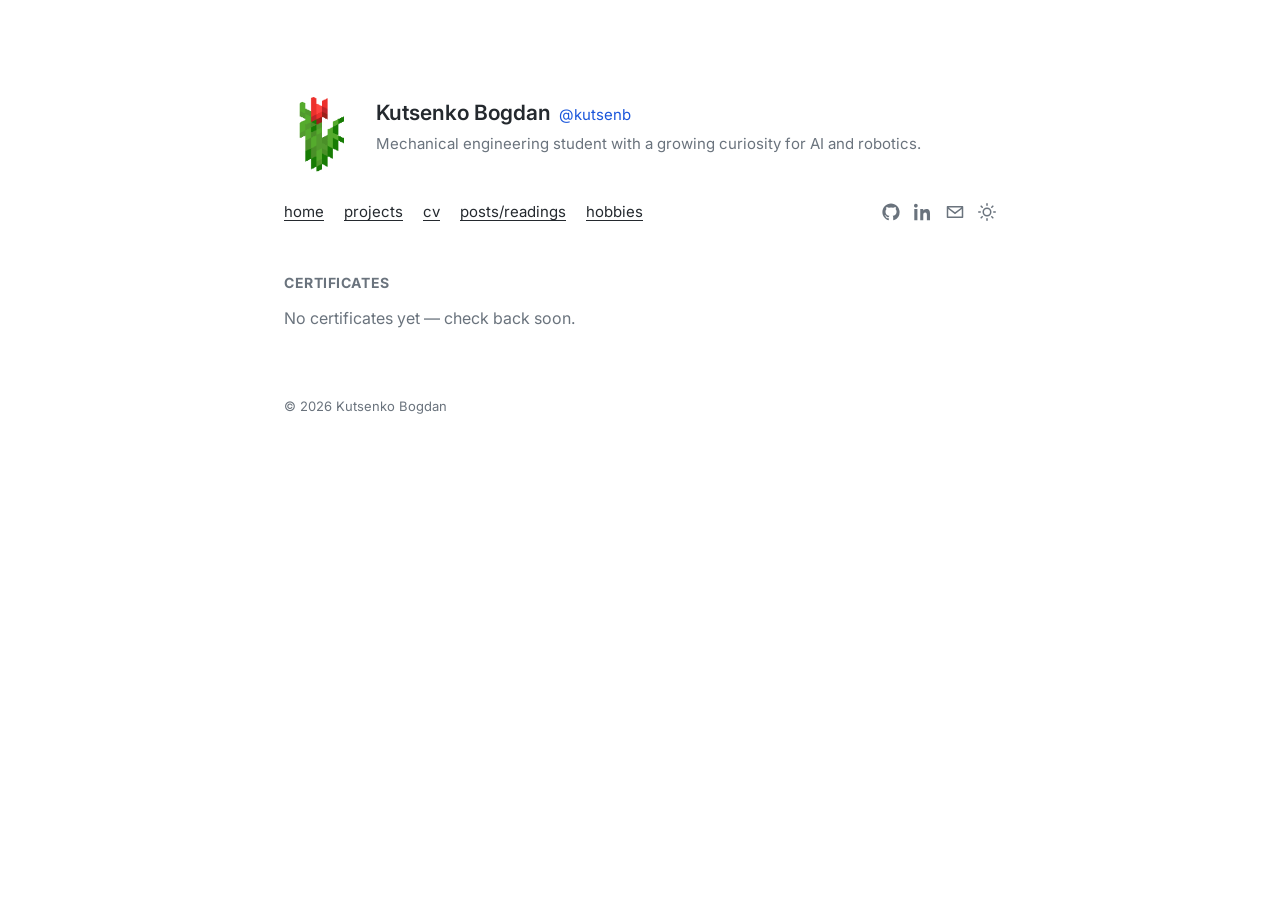
==== certificates.html @ e3112276 "Updated skills skills" ====
<!DOCTYPE html>
<html lang="en">
<head>
  <meta charset="UTF-8" />
  <meta name="viewport" content="width=device-width, initial-scale=1.0" />
  <title>Certificates - Bogdan Kutsenko</title>
  <meta name="description" content="Certificates earned by Bogdan Kutsenko." />
  <link rel="icon" type="image/png" href="favicon.png" />
  <link rel="preconnect" href="https://fonts.googleapis.com" />
  <link rel="preconnect" href="https://fonts.gstatic.com" crossorigin />
  <link href="https://fonts.googleapis.com/css2?family=Inter:wght@400;500;600;700&display=swap" rel="stylesheet" />
  <link rel="stylesheet" href="style.css" />
  <!-- Applying the saved theme before paint avoids a flash of the wrong theme -->
  <script>
    (function () {
      var t = localStorage.getItem("theme");
      if (t === "light" || (!t && window.matchMedia("(prefers-color-scheme: light)").matches)) {
        document.documentElement.setAttribute("data-theme", "light");
      }
    })();
  </script>
</head>
<body>
  <div class="page">

    <!-- ================= Header: avatar, name, tagline, nav, icons ================= -->
    <header>
      <div class="profile">
        <div class="avatar" aria-hidden="true">
          <img src="images/avatar.png" alt="Bogdan Kutsenko" class="avatar-img" />
        </div>
        <div class="profile-text">
          <div class="name-row">
            <span class="name">Kutsenko Bogdan</span>
            <span class="handle">@kutsenb</span>
          </div>
          <p class="tagline">Mechanical engineering student with a growing curiosity for AI and robotics.</p>
        </div>
      </div>

      <nav class="nav-row">
        <div class="nav-links">
          <a href="index.html">home</a>
          <a href="projects.html">projects</a>
          <a href="resume.pdf" target="_blank" rel="noopener">cv</a>
          <a href="posts.html">posts/readings</a>
          <a href="hobbies.html">hobbies</a>
        </div>

        <div class="icon-links">
          <a href="https://github.com/kutsenb" target="_blank" rel="noopener" aria-label="GitHub">
            <svg class="icon-fill" viewBox="0 0 24 24"><path d="M12 .5C5.73.5.5 5.73.5 12c0 5.08 3.29 9.39 7.86 10.91.58.11.79-.25.79-.56 0-.28-.01-1.02-.02-2-3.2.7-3.88-1.54-3.88-1.54-.53-1.34-1.29-1.7-1.29-1.7-1.05-.72.08-.71.08-.71 1.17.08 1.78 1.2 1.78 1.2 1.03 1.77 2.7 1.26 3.36.96.1-.75.4-1.26.73-1.55-2.55-.29-5.23-1.28-5.23-5.68 0-1.25.45-2.28 1.19-3.08-.12-.29-.52-1.46.11-3.05 0 0 .97-.31 3.18 1.18a11 11 0 0 1 5.79 0c2.2-1.49 3.17-1.18 3.17-1.18.63 1.59.23 2.76.11 3.05.74.8 1.19 1.83 1.19 3.08 0 4.41-2.69 5.38-5.25 5.67.41.36.78 1.08.78 2.17 0 1.57-.01 2.83-.01 3.22 0 .31.21.68.8.56A11.5 11.5 0 0 0 23.5 12C23.5 5.73 18.27.5 12 .5Z"/></svg>
          </a>
          <a href="https://www.linkedin.com/in/bogdankutsenko/" target="_blank" rel="noopener" aria-label="LinkedIn">
            <svg class="icon-fill" viewBox="0 0 24 24"><path d="M4.98 3.5C4.98 4.88 3.87 6 2.5 6S0 4.88 0 3.5 1.11 1 2.48 1 4.98 2.12 4.98 3.5ZM.4 8.13h4.16V23H.4V8.13ZM8.34 8.13h3.99v2.03h.06c.56-1.05 1.92-2.16 3.95-2.16 4.22 0 5 2.78 5 6.39V23h-4.16v-6.73c0-1.6-.03-3.66-2.23-3.66-2.24 0-2.58 1.75-2.58 3.55V23H8.34V8.13Z"/></svg>
          </a>
          <a href="mailto:kutsenb159@gmail.com" aria-label="Email">
            <svg class="icon-fill" viewBox="0 0 24 24"><path d="M2 4h20a1 1 0 0 1 1 1v14a1 1 0 0 1-1 1H2a1 1 0 0 1-1-1V5a1 1 0 0 1 1-1Zm1.4 2 8.6 6.45L20.6 6H3.4ZM3 8.09V18h18V8.09l-9 6.75-9-6.75Z"/></svg>
          </a>
          <button id="theme-toggle" type="button" aria-label="Toggle light and dark theme">
            <svg class="icon-stroke icon-sun" viewBox="0 0 24 24"><circle cx="12" cy="12" r="5"/><path d="M12 1v2M12 21v2M4.22 4.22l1.42 1.42M18.36 18.36l1.42 1.42M1 12h2M21 12h2M4.22 19.78l1.42-1.42M18.36 5.64l1.42-1.42"/></svg>
            <svg class="icon-stroke icon-moon" viewBox="0 0 24 24"><path d="M21 12.79A9 9 0 1 1 11.21 3 7 7 0 0 0 21 12.79Z"/></svg>
          </button>
        </div>
      </nav>
    </header>

    <!-- ================= Main content: certificates =================
         Duplicate an .entry-block for each certificate: a title, the
         date earned, and the issuing organization as the meta line. -->
    <main class="content">
      <h2 class="section-heading">Certificates</h2>

      <!--
      <div class="entry-block">
        <h2>Certificate name</h2>
        <span class="entry-date">Month YYYY</span>
        <p class="entry-meta">Issuing organization</p>
      </div>
      -->

      <p class="empty-state">No certificates yet &mdash; check back soon.</p>
    </main>

    <!-- ================= Footer ================= -->
    <footer class="site-footer">
      <p>&copy; 2026 Kutsenko Bogdan</p>
    </footer>

  </div>

  <script src="script.js"></script>
</body>
</html>
---- style.css ----
/* =====================================================================
   Portfolio stylesheet
   Single stylesheet shared by index.html, projects.html, posts.html and
   experiences.html (cv/email are plain links, no page of their own).
   Organized top-to-bottom in the order sections appear on the page:
   variables/theme -> reset -> layout -> header -> nav/icons -> content
   -> entry list/blocks (projects, posts, experiences) -> footer ->
   responsive tweaks.
   ===================================================================== */

/* ---------------------------------------------------------------------
   Theme variables
   Dark theme is the default (matches the reference design). Toggling
   [data-theme="light"] on <html> (done by script.js) swaps the palette.
   Keeping every color as a variable means the rest of the file never
   needs to know which theme is active.
   --------------------------------------------------------------------- */
:root {
  --bg: #181a1b;
  --text: #d7d9db;
  --text-muted: #9a9ea3;
  --link: #6ea8fe;
  --link-visited: #a48cf2;
  --border: #2c2f31;
  --max-width: 760px;
}

:root[data-theme="light"] {
  --bg: #ffffff;
  --text: #24292e;
  --text-muted: #6a737d;
  --link: #1a56db;
  --link-visited: #6f42c1;
  --border: #e1e4e8;
}

/* ---------------------------------------------------------------------
   Reset & base
   --------------------------------------------------------------------- */
* {
  box-sizing: border-box;
}

html {
  color-scheme: dark;
}

html[data-theme="light"] {
  color-scheme: light;
}

body {
  margin: 0;
  background: var(--bg);
  color: var(--text);
  font-family: "Inter", -apple-system, BlinkMacSystemFont, "Segoe UI",
    Roboto, Helvetica, Arial, sans-serif;
  font-size: 16px;
  line-height: 1.6;
  transition: background-color 0.15s ease, color 0.15s ease;
}

a {
  color: var(--link);
  text-decoration: underline;
  text-underline-offset: 2px;
}

a:visited {
  color: var(--link-visited);
}

a:hover {
  opacity: 0.85;
}

/* ---------------------------------------------------------------------
   Page layout
   Narrow centered column, generous top spacing, comfortable side
   padding so content never touches the viewport edge on small screens.
   --------------------------------------------------------------------- */
.page {
  max-width: var(--max-width);
  margin: 0 auto;
  padding: 96px 24px 64px;
}

/* ---------------------------------------------------------------------
   Header: avatar, name/handle, tagline, nav row, social icons
   --------------------------------------------------------------------- */
.profile {
  display: flex;
  align-items: flex-start;
  gap: 16px;
}

.avatar {
  width: 76px;
  height: 76px;
  border-radius: 50%;
  flex-shrink: 0;
  display: flex;
  align-items: center;
  justify-content: center;
  overflow: hidden;
}

.avatar img {
  width: 100%;
  height: 100%;
  object-fit: cover;
}

/* Gentle wind sway on the profile picture, like Minecraft foliage: a
   slow, small rotation back and forth around a point near the base so
   it never looks perfectly still. */
.avatar-img {
  transform-origin: 50% 85%;
  animation: avatar-sway 3.2s ease-in-out infinite alternate;
}

@keyframes avatar-sway {
  from {
    transform: rotate(-2deg);
  }
  to {
    transform: rotate(3deg);
  }
}

@media (prefers-reduced-motion: reduce) {
  .avatar-img {
    animation: none;
  }
}

.profile-text .name-row {
  display: flex;
  align-items: baseline;
  gap: 8px;
  flex-wrap: wrap;
}

.profile-text .name {
  font-weight: 600;
  font-size: 21px;
  color: var(--text);
}

/* Plain text, not a link - just a handle shown next to the name */
.profile-text .handle {
  color: var(--link);
  font-size: 15px;
}

.tagline {
  color: var(--text-muted);
  font-size: 15px;
  margin-top: 2px;
}

/* Nav row: text links on the left, icon links on the right */
.nav-row {
  display: flex;
  align-items: center;
  justify-content: space-between;
  flex-wrap: wrap;
  gap: 12px;
  margin-top: 28px;
}

.nav-links {
  display: flex;
  gap: 20px;
  flex-wrap: wrap;
}

.nav-links a {
  color: var(--text);
  text-decoration: underline;
  text-underline-offset: 3px;
  font-size: 15px;
}

.nav-links a.active {
  color: var(--link);
}

.icon-links {
  display: flex;
  align-items: center;
  gap: 14px;
}

.icon-links a,
.icon-links button {
  display: inline-flex;
  align-items: center;
  justify-content: center;
  color: var(--text-muted);
  background: none;
  border: none;
  padding: 0;
  cursor: pointer;
  text-decoration: none;
}

.icon-links a:hover,
.icon-links button:hover {
  color: var(--text);
}

.icon-links svg {
  width: 18px;
  height: 18px;
}

.icon-links svg.icon-fill {
  fill: currentColor;
}

.icon-links svg.icon-stroke {
  fill: none;
  stroke: currentColor;
  stroke-width: 2;
  stroke-linecap: round;
  stroke-linejoin: round;
}

/* Show only one of the sun/moon icons at a time, based on theme */
#theme-toggle .icon-moon {
  display: block;
}
#theme-toggle .icon-sun {
  display: none;
}
:root[data-theme="light"] #theme-toggle .icon-moon {
  display: none;
}
:root[data-theme="light"] #theme-toggle .icon-sun {
  display: block;
}

/* ---------------------------------------------------------------------
   Main content
   --------------------------------------------------------------------- */
.content {
  margin-top: 48px;
}

.content p {
  margin: 0 0 16px;
}

.section-heading {
  font-size: 14px;
  text-transform: uppercase;
  letter-spacing: 0.04em;
  color: var(--text-muted);
  margin: 40px 0 12px;
}

.skills-list {
  color: var(--text);
  margin: 0 0 16px;
}

/* ---------------------------------------------------------------------
   Entry list (title + date rows, used by the posts page) and entry
   blocks (title + date + full description, used by projects and
   experiences pages). Shared across content types so all three
   sections look consistent.
   --------------------------------------------------------------------- */
.entry-list {
  list-style: none;
  margin: 0;
  padding: 0;
}

.entry-list li {
  display: flex;
  justify-content: space-between;
  align-items: baseline;
  gap: 16px;
  padding: 10px 0;
  border-bottom: 1px solid var(--border);
}

.entry-list li:last-child {
  border-bottom: none;
}

.entry-list a {
  text-decoration: none;
}

.entry-list a:hover {
  text-decoration: underline;
}

/* Small type label used on the home page's mixed "Latest" list, e.g.
   PROJECT / POST / HOBBY / CERTIFICATE, before the item's title. */
.entry-tag {
  display: inline-block;
  min-width: 66px;
  color: var(--text-muted);
  font-size: 11px;
  text-transform: uppercase;
  letter-spacing: 0.04em;
  margin-right: 4px;
}

.entry-list .entry-date {
  color: var(--text-muted);
  font-size: 14px;
  white-space: nowrap;
}

.entry-block {
  padding: 24px 0;
  border-bottom: 1px solid var(--border);
}

.entry-block:last-child {
  border-bottom: none;
}

.entry-block h2 {
  font-size: 17px;
  margin: 0 0 4px;
  font-weight: 600;
}

.entry-block .entry-date {
  color: var(--text-muted);
  font-size: 14px;
  display: block;
  margin-bottom: 10px;
}

.entry-block p {
  margin: 0 0 10px;
}

.entry-block ul {
  margin: 0 0 10px;
  padding-left: 20px;
}

.entry-block li {
  margin-bottom: 4px;
}

.entry-block .entry-lesson {
  color: var(--text-muted);
  font-size: 15px;
}

.entry-block .entry-meta {
  color: var(--text-muted);
  font-size: 14px;
}

.more-link {
  display: block;
  text-align: right;
  margin-top: 20px;
}

/* Extra breathing room above a paragraph that follows an entry-list,
   e.g. the "Have a look at..." line under the home page's Latest list. */
.content p.after-list {
  margin-top: 32px;
}

/* Shown on pages with no entries yet (e.g. posts before the first one) */
.empty-state {
  color: var(--text-muted);
}

/* ---------------------------------------------------------------------
   Project photo thumbnails
   .photo-row starts empty and hidden; script.js fills it with whichever
   images/<prefix>-N.jpg files actually load, and only then reveals it,
   so a project with no photos yet leaves no gap in the layout.
   --------------------------------------------------------------------- */
.photo-row {
  display: none;
  flex-wrap: wrap;
  gap: 8px;
  margin: 0 0 10px;
}

.photo-row.has-photos {
  display: flex;
}

.photo-row img {
  width: 72px;
  height: 72px;
  object-fit: cover;
  border-radius: 6px;
  border: 1px solid var(--border);
  cursor: zoom-in;
  transition: opacity 0.15s ease;
}

.photo-row img:hover {
  opacity: 0.8;
}

/* ---------------------------------------------------------------------
   Lightbox: full-size view of a clicked thumbnail
   --------------------------------------------------------------------- */
.lightbox-overlay {
  position: fixed;
  inset: 0;
  background: rgba(0, 0, 0, 0.85);
  display: none;
  align-items: center;
  justify-content: center;
  padding: 32px;
  cursor: zoom-out;
  z-index: 1000;
}

.lightbox-overlay.open {
  display: flex;
}

.lightbox-overlay img {
  max-width: 100%;
  max-height: 100%;
  border-radius: 4px;
}

/* ---------------------------------------------------------------------
   Footer
   --------------------------------------------------------------------- */
.site-footer {
  margin-top: 64px;
  color: var(--text-muted);
  font-size: 13px;
}

/* ---------------------------------------------------------------------
   Responsive tweaks for phones
   --------------------------------------------------------------------- */
@media (max-width: 480px) {
  .page {
    padding: 48px 20px 48px;
  }

  .nav-row {
    align-items: flex-start;
  }

  .nav-links {
    gap: 14px;
  }

  .icon-links {
    gap: 12px;
  }

  .entry-list li {
    flex-direction: column;
    align-items: flex-start;
    gap: 2px;
  }
}
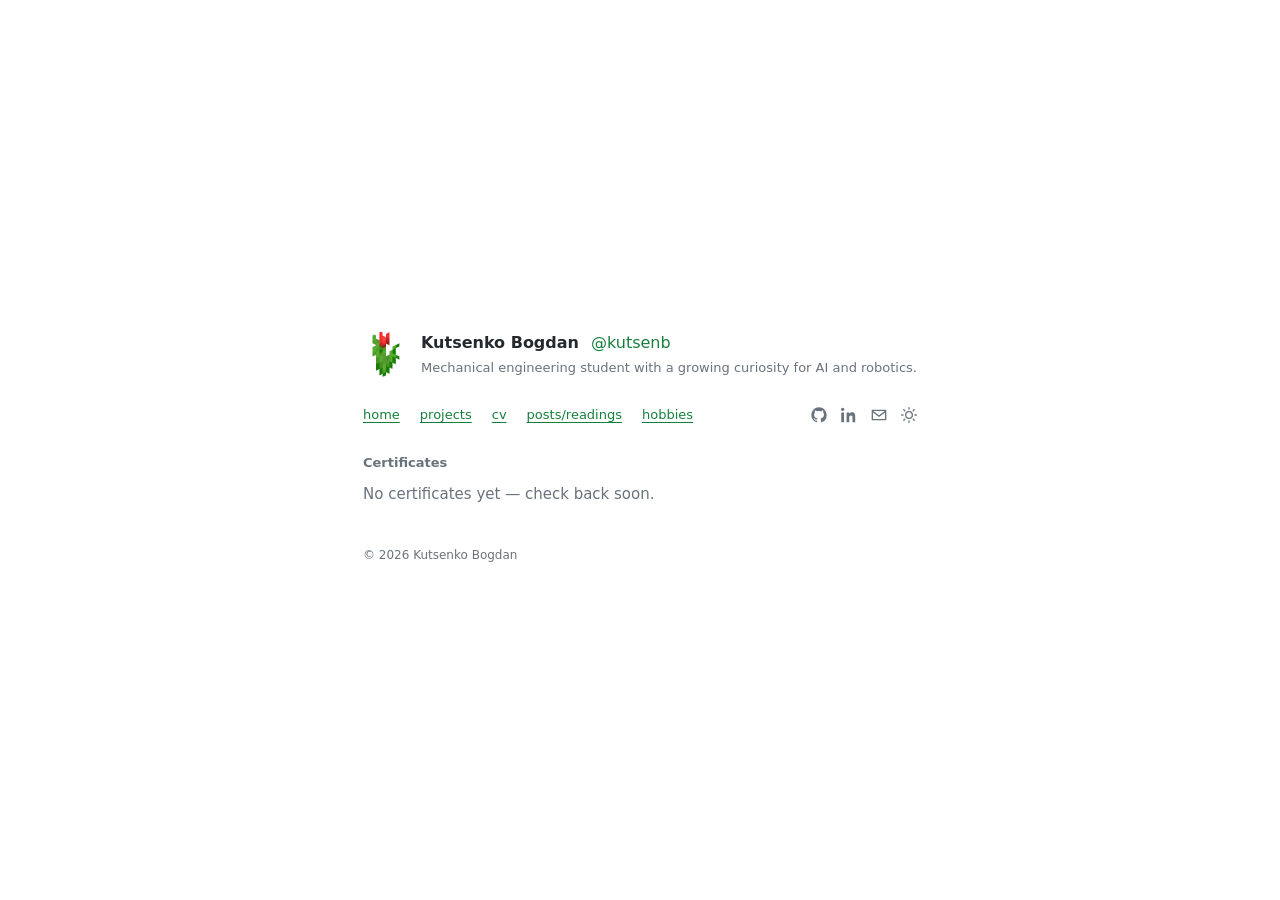
==== commit 578f1f30: "fonts fonts" ====
--- a/certificates.html
+++ b/certificates.html
@@ -6,9 +6,6 @@
   <title>Certificates - Bogdan Kutsenko</title>
   <meta name="description" content="Certificates earned by Bogdan Kutsenko." />
   <link rel="icon" type="image/png" href="favicon.png" />
-  <link rel="preconnect" href="https://fonts.googleapis.com" />
-  <link rel="preconnect" href="https://fonts.gstatic.com" crossorigin />
-  <link href="https://fonts.googleapis.com/css2?family=Inter:wght@400;500;600;700&display=swap" rel="stylesheet" />
   <link rel="stylesheet" href="style.css" />
   <!-- Applying the saved theme before paint avoids a flash of the wrong theme -->
   <script>
--- a/style.css
+++ b/style.css
@@ -16,20 +16,20 @@
    needs to know which theme is active.
    --------------------------------------------------------------------- */
 :root {
-  --bg: #181a1b;
+  --bg: #1c1c1c;
   --text: #d7d9db;
   --text-muted: #9a9ea3;
-  --link: #6ea8fe;
+  --link: #6fa3d0;
   --link-visited: #a48cf2;
-  --border: #2c2f31;
-  --max-width: 760px;
+  --border: #2f2f2f;
+  --max-width: 880px;
 }
 
 :root[data-theme="light"] {
   --bg: #ffffff;
   --text: #24292e;
   --text-muted: #6a737d;
-  --link: #1a56db;
+  --link: #15803d;
   --link-visited: #6f42c1;
   --border: #e1e4e8;
 }
@@ -51,12 +51,16 @@
 
 body {
   margin: 0;
+  min-height: 100vh;
+  display: flex;
+  flex-direction: column;
+  justify-content: center;
   background: var(--bg);
   color: var(--text);
-  font-family: "Inter", -apple-system, BlinkMacSystemFont, "Segoe UI",
-    Roboto, Helvetica, Arial, sans-serif;
-  font-size: 16px;
-  line-height: 1.6;
+  font-family: ui-sans-serif, system-ui, sans-serif, "Apple Color Emoji",
+    "Segoe UI Emoji", "Segoe UI Symbol", "Noto Color Emoji";
+  font-size: 15px;
+  line-height: 1.55;
   transition: background-color 0.15s ease, color 0.15s ease;
 }
 
@@ -82,7 +86,7 @@
 .page {
   max-width: var(--max-width);
   margin: 0 auto;
-  padding: 96px 24px 64px;
+  padding: 48px 24px 40px;
 }
 
 /* ---------------------------------------------------------------------
@@ -91,12 +95,12 @@
 .profile {
   display: flex;
   align-items: flex-start;
-  gap: 16px;
+  gap: 12px;
 }
 
 .avatar {
-  width: 76px;
-  height: 76px;
+  width: 46px;
+  height: 46px;
   border-radius: 50%;
   flex-shrink: 0;
   display: flex;
@@ -137,25 +141,25 @@
 .profile-text .name-row {
   display: flex;
   align-items: baseline;
-  gap: 8px;
+  gap: 12px;
   flex-wrap: wrap;
 }
 
 .profile-text .name {
   font-weight: 600;
-  font-size: 21px;
+  font-size: 16px;
   color: var(--text);
 }
 
 /* Plain text, not a link - just a handle shown next to the name */
 .profile-text .handle {
   color: var(--link);
-  font-size: 15px;
+  font-size: 16px;
 }
 
 .tagline {
   color: var(--text-muted);
-  font-size: 15px;
+  font-size: 13px;
   margin-top: 2px;
 }
 
@@ -166,7 +170,7 @@
   justify-content: space-between;
   flex-wrap: wrap;
   gap: 12px;
-  margin-top: 28px;
+  margin-top: 14px;
 }
 
 .nav-links {
@@ -176,14 +180,14 @@
 }
 
 .nav-links a {
-  color: var(--text);
+  color: var(--link);
   text-decoration: underline;
   text-underline-offset: 3px;
-  font-size: 15px;
+  font-size: 13px;
 }
 
 .nav-links a.active {
-  color: var(--link);
+  font-weight: 600;
 }
 
 .icon-links {
@@ -211,8 +215,8 @@
 }
 
 .icon-links svg {
-  width: 18px;
-  height: 18px;
+  width: 16px;
+  height: 16px;
 }
 
 .icon-links svg.icon-fill {
@@ -245,24 +249,22 @@
    Main content
    --------------------------------------------------------------------- */
 .content {
-  margin-top: 48px;
+  margin-top: 24px;
 }
 
 .content p {
-  margin: 0 0 16px;
+  margin: 0 0 12px;
 }
 
 .section-heading {
-  font-size: 14px;
-  text-transform: uppercase;
-  letter-spacing: 0.04em;
-  color: var(--text-muted);
-  margin: 40px 0 12px;
+  font-size: 13px;
+  color: var(--text-muted);
+  margin: 28px 0 10px;
 }
 
 .skills-list {
   color: var(--text);
-  margin: 0 0 16px;
+  margin: 0 0 8px;
 }
 
 /* ---------------------------------------------------------------------
@@ -282,7 +284,7 @@
   justify-content: space-between;
   align-items: baseline;
   gap: 16px;
-  padding: 10px 0;
+  padding: 6px 0;
   border-bottom: 1px solid var(--border);
 }
 
@@ -370,7 +372,7 @@
 /* Extra breathing room above a paragraph that follows an entry-list,
    e.g. the "Have a look at..." line under the home page's Latest list. */
 .content p.after-list {
-  margin-top: 32px;
+  margin-top: 18px;
 }
 
 /* Shown on pages with no entries yet (e.g. posts before the first one) */
@@ -438,9 +440,9 @@
    Footer
    --------------------------------------------------------------------- */
 .site-footer {
-  margin-top: 64px;
-  color: var(--text-muted);
-  font-size: 13px;
+  margin-top: 40px;
+  color: var(--text-muted);
+  font-size: 12px;
 }
 
 /* ---------------------------------------------------------------------
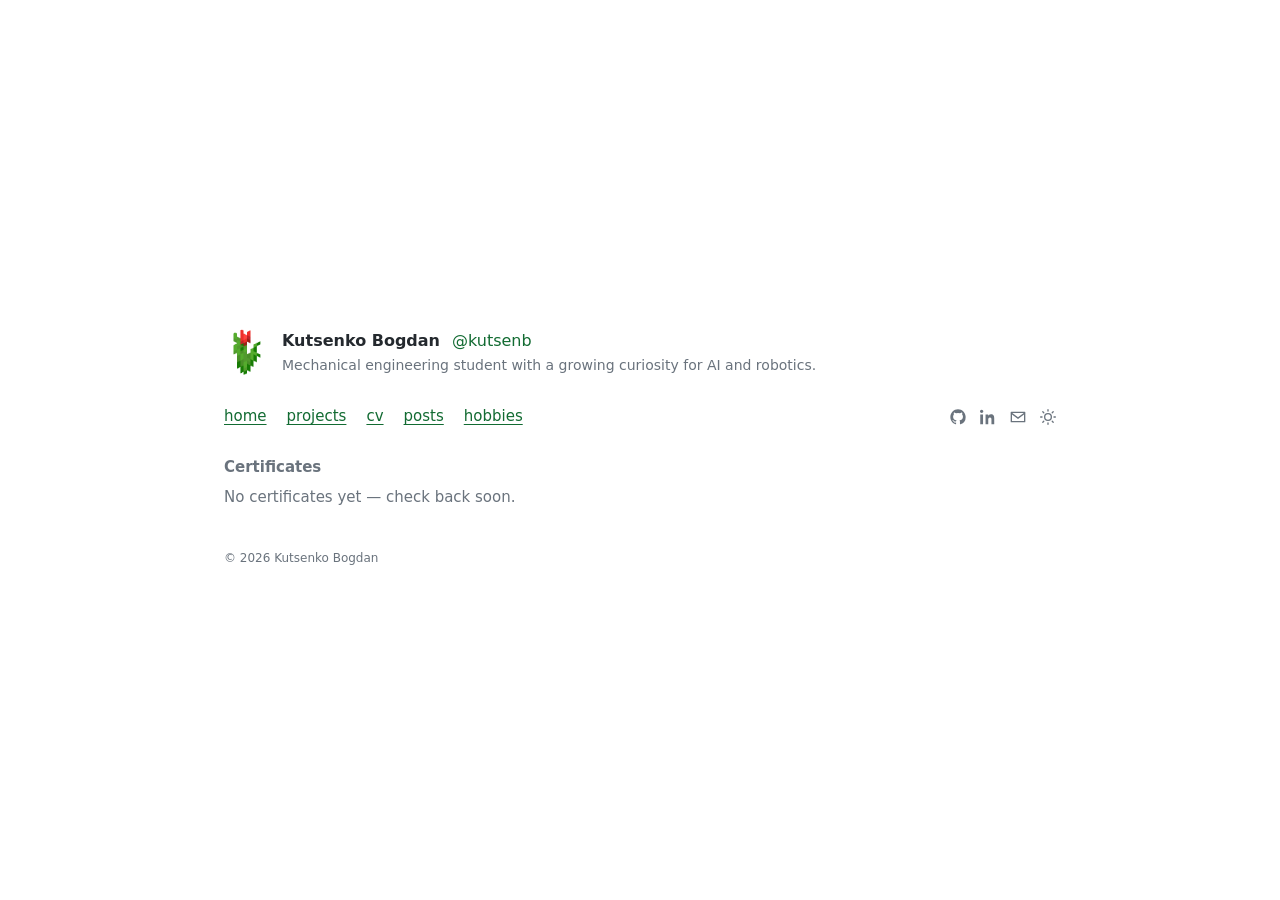
==== commit d29502b2: "updated headings updated headings" ====
--- a/certificates.html
+++ b/certificates.html
@@ -40,7 +40,7 @@
           <a href="index.html">home</a>
           <a href="projects.html">projects</a>
           <a href="resume.pdf" target="_blank" rel="noopener">cv</a>
-          <a href="posts.html">posts/readings</a>
+          <a href="posts.html">posts</a>
           <a href="hobbies.html">hobbies</a>
         </div>
 
--- a/style.css
+++ b/style.css
@@ -29,7 +29,7 @@
   --bg: #ffffff;
   --text: #24292e;
   --text-muted: #6a737d;
-  --link: #15803d;
+  --link: #126b32;
   --link-visited: #6f42c1;
   --border: #e1e4e8;
 }
@@ -84,6 +84,7 @@
    padding so content never touches the viewport edge on small screens.
    --------------------------------------------------------------------- */
 .page {
+  width: 100%;
   max-width: var(--max-width);
   margin: 0 auto;
   padding: 48px 24px 40px;
@@ -159,7 +160,7 @@
 
 .tagline {
   color: var(--text-muted);
-  font-size: 13px;
+  font-size: 14px;
   margin-top: 2px;
 }
 
@@ -183,7 +184,7 @@
   color: var(--link);
   text-decoration: underline;
   text-underline-offset: 3px;
-  font-size: 13px;
+  font-size: 15px;
 }
 
 .nav-links a.active {
@@ -257,9 +258,17 @@
 }
 
 .section-heading {
-  font-size: 13px;
-  color: var(--text-muted);
-  margin: 28px 0 10px;
+  font-size: 15px;
+  font-weight: 700;
+  color: var(--text-muted);
+  margin: 28px 0 6px;
+}
+
+/* Short intro line under a page heading (projects/posts/hobbies), muted
+   like other secondary text but a bit bolder for emphasis. */
+.page-intro {
+  color: var(--text-muted);
+  font-weight: 500;
 }
 
 .skills-list {
@@ -298,18 +307,6 @@
 
 .entry-list a:hover {
   text-decoration: underline;
-}
-
-/* Small type label used on the home page's mixed "Latest" list, e.g.
-   PROJECT / POST / HOBBY / CERTIFICATE, before the item's title. */
-.entry-tag {
-  display: inline-block;
-  min-width: 66px;
-  color: var(--text-muted);
-  font-size: 11px;
-  text-transform: uppercase;
-  letter-spacing: 0.04em;
-  margin-right: 4px;
 }
 
 .entry-list .entry-date {
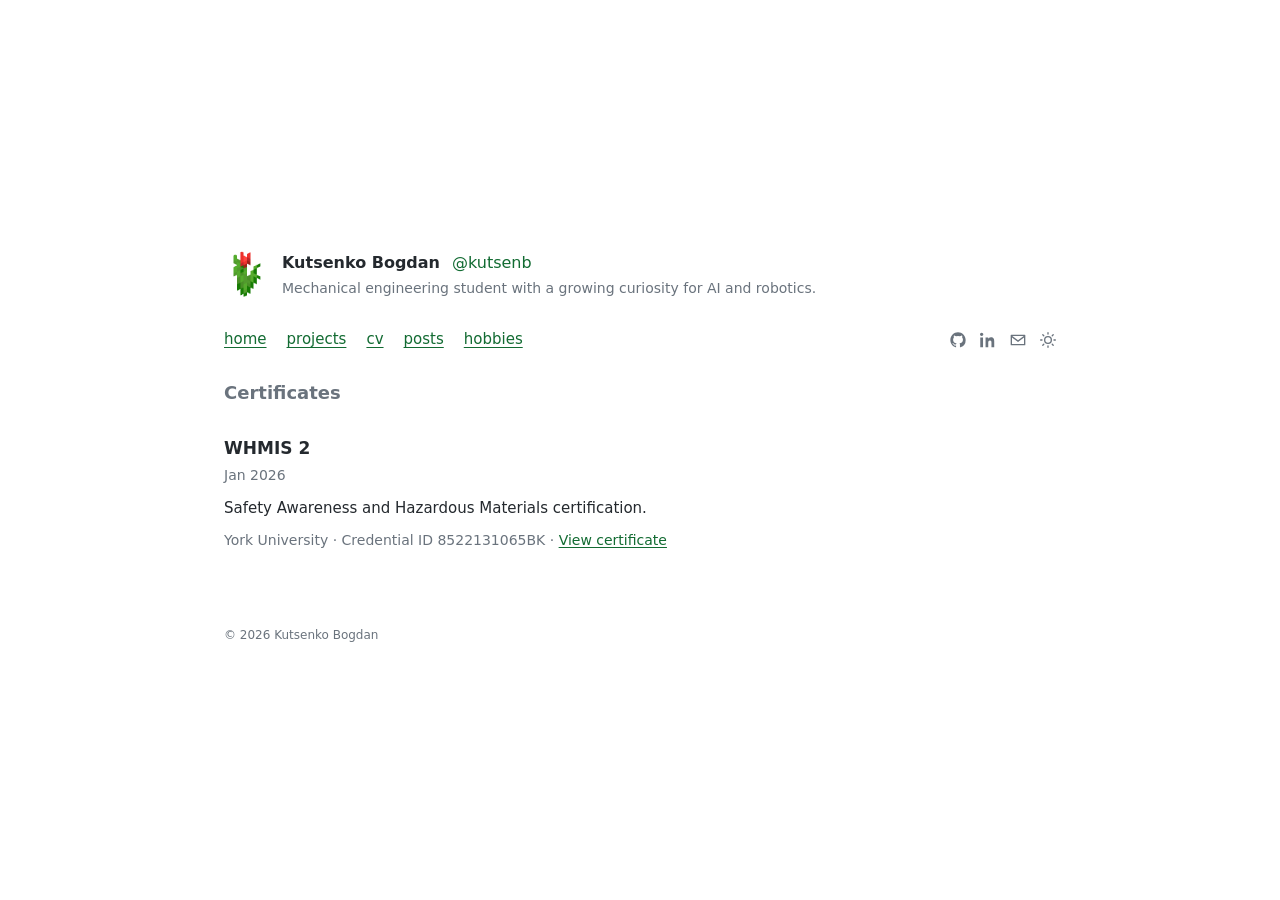
==== commit 8109cb2a: "updated resume updated resume" ====
--- a/certificates.html
+++ b/certificates.html
@@ -39,7 +39,7 @@
         <div class="nav-links">
           <a href="index.html">home</a>
           <a href="projects.html">projects</a>
-          <a href="resume.pdf" target="_blank" rel="noopener">cv</a>
+          <a href="Bogdan-Kutsenko-Resume.pdf" target="_blank" rel="noopener">cv</a>
           <a href="posts.html">posts</a>
           <a href="hobbies.html">hobbies</a>
         </div>
@@ -68,6 +68,16 @@
     <main class="content">
       <h2 class="section-heading">Certificates</h2>
 
+      <div class="entry-block">
+        <h2>WHMIS 2</h2>
+        <span class="entry-date">Jan 2026</span>
+        <p>Safety Awareness and Hazardous Materials certification.</p>
+        <p class="entry-meta">
+          York University &middot; Credential ID 8522131065BK &middot;
+          <a href="whmis-2-certificate.pdf" target="_blank" rel="noopener">View certificate</a>
+        </p>
+      </div>
+
       <!--
       <div class="entry-block">
         <h2>Certificate name</h2>
@@ -75,8 +85,6 @@
         <p class="entry-meta">Issuing organization</p>
       </div>
       -->
-
-      <p class="empty-state">No certificates yet &mdash; check back soon.</p>
     </main>
 
     <!-- ================= Footer ================= -->
--- a/style.css
+++ b/style.css
@@ -258,16 +258,18 @@
 }
 
 .section-heading {
-  font-size: 15px;
+  font-size: 18px;
   font-weight: 700;
   color: var(--text-muted);
-  margin: 28px 0 6px;
+  margin: 28px 0 4px;
 }
 
 /* Short intro line under a page heading (projects/posts/hobbies), muted
-   like other secondary text but a bit bolder for emphasis. */
+   like other secondary text but a bit bolder for emphasis. Deliberately
+   smaller than .section-heading so the heading stays visually dominant. */
 .page-intro {
   color: var(--text-muted);
+  font-size: 14px;
   font-weight: 500;
 }
 
@@ -350,10 +352,6 @@
   margin-bottom: 4px;
 }
 
-.entry-block .entry-lesson {
-  color: var(--text-muted);
-  font-size: 15px;
-}
 
 .entry-block .entry-meta {
   color: var(--text-muted);
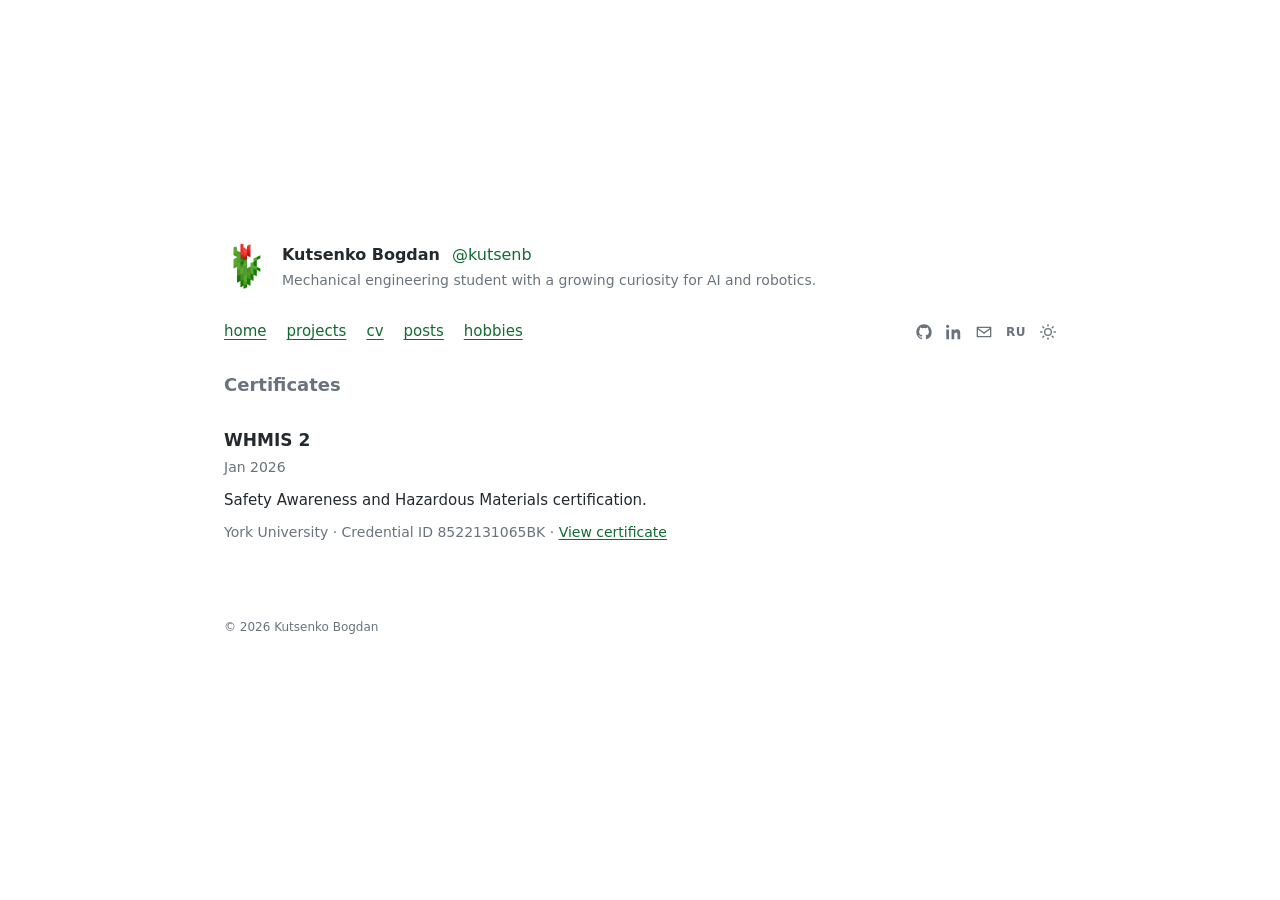
==== commit 07c39a14: "Add Russian language toggle across site Introduces site-wide EN/RU localization with a new language " ====
--- a/certificates.html
+++ b/certificates.html
@@ -3,8 +3,8 @@
 <head>
   <meta charset="UTF-8" />
   <meta name="viewport" content="width=device-width, initial-scale=1.0" />
-  <title>Certificates - Bogdan Kutsenko</title>
-  <meta name="description" content="Certificates earned by Bogdan Kutsenko." />
+  <title data-i18n="meta.title.certificates">Certificates - Bogdan Kutsenko</title>
+  <meta name="description" content="Certificates earned by Bogdan Kutsenko." data-i18n-attr="content:meta.desc.certificates" />
   <link rel="icon" type="image/png" href="favicon.png" />
   <link rel="stylesheet" href="style.css" />
   <!-- Applying the saved theme before paint avoids a flash of the wrong theme -->
@@ -24,24 +24,24 @@
     <header>
       <div class="profile">
         <div class="avatar" aria-hidden="true">
-          <img src="images/avatar.png" alt="Bogdan Kutsenko" class="avatar-img" />
+          <img src="images/avatar.png" alt="Bogdan Kutsenko" class="avatar-img" data-i18n-attr="alt:profile.avatarAlt" />
         </div>
         <div class="profile-text">
           <div class="name-row">
-            <span class="name">Kutsenko Bogdan</span>
+            <span class="name" data-i18n="profile.name">Kutsenko Bogdan</span>
             <span class="handle">@kutsenb</span>
           </div>
-          <p class="tagline">Mechanical engineering student with a growing curiosity for AI and robotics.</p>
+          <p class="tagline" data-i18n="profile.tagline">Mechanical engineering student with a growing curiosity for AI and robotics.</p>
         </div>
       </div>
 
       <nav class="nav-row">
         <div class="nav-links">
-          <a href="index.html">home</a>
-          <a href="projects.html">projects</a>
-          <a href="Bogdan-Kutsenko-Resume.pdf" target="_blank" rel="noopener">cv</a>
-          <a href="posts.html">posts</a>
-          <a href="hobbies.html">hobbies</a>
+          <a href="index.html" data-i18n="nav.home">home</a>
+          <a href="projects.html" data-i18n="nav.projects">projects</a>
+          <a href="Bogdan-Kutsenko-Resume.pdf" target="_blank" rel="noopener" data-i18n="nav.cv">cv</a>
+          <a href="posts.html" data-i18n="nav.posts">posts</a>
+          <a href="hobbies.html" data-i18n="nav.hobbies">hobbies</a>
         </div>
 
         <div class="icon-links">
@@ -51,10 +51,11 @@
           <a href="https://www.linkedin.com/in/bogdankutsenko/" target="_blank" rel="noopener" aria-label="LinkedIn">
             <svg class="icon-fill" viewBox="0 0 24 24"><path d="M4.98 3.5C4.98 4.88 3.87 6 2.5 6S0 4.88 0 3.5 1.11 1 2.48 1 4.98 2.12 4.98 3.5ZM.4 8.13h4.16V23H.4V8.13ZM8.34 8.13h3.99v2.03h.06c.56-1.05 1.92-2.16 3.95-2.16 4.22 0 5 2.78 5 6.39V23h-4.16v-6.73c0-1.6-.03-3.66-2.23-3.66-2.24 0-2.58 1.75-2.58 3.55V23H8.34V8.13Z"/></svg>
           </a>
-          <a href="mailto:kutsenb159@gmail.com" aria-label="Email">
+          <a href="mailto:kutsenb159@gmail.com" aria-label="Email" data-i18n-attr="aria-label:aria.email">
             <svg class="icon-fill" viewBox="0 0 24 24"><path d="M2 4h20a1 1 0 0 1 1 1v14a1 1 0 0 1-1 1H2a1 1 0 0 1-1-1V5a1 1 0 0 1 1-1Zm1.4 2 8.6 6.45L20.6 6H3.4ZM3 8.09V18h18V8.09l-9 6.75-9-6.75Z"/></svg>
           </a>
-          <button id="theme-toggle" type="button" aria-label="Toggle light and dark theme">
+          <button id="lang-toggle" type="button" aria-label="Switch language to Russian" title="Switch language to Russian"><span class="lang-code">RU</span></button>
+          <button id="theme-toggle" type="button" aria-label="Toggle light and dark theme" data-i18n-attr="aria-label:aria.theme">
             <svg class="icon-stroke icon-sun" viewBox="0 0 24 24"><circle cx="12" cy="12" r="5"/><path d="M12 1v2M12 21v2M4.22 4.22l1.42 1.42M18.36 18.36l1.42 1.42M1 12h2M21 12h2M4.22 19.78l1.42-1.42M18.36 5.64l1.42-1.42"/></svg>
             <svg class="icon-stroke icon-moon" viewBox="0 0 24 24"><path d="M21 12.79A9 9 0 1 1 11.21 3 7 7 0 0 0 21 12.79Z"/></svg>
           </button>
@@ -66,13 +67,13 @@
          Duplicate an .entry-block for each certificate: a title, the
          date earned, and the issuing organization as the meta line. -->
     <main class="content">
-      <h2 class="section-heading">Certificates</h2>
+      <h2 class="section-heading" data-i18n="certs.heading">Certificates</h2>
 
       <div class="entry-block">
         <h2>WHMIS 2</h2>
-        <span class="entry-date">Jan 2026</span>
-        <p>Safety Awareness and Hazardous Materials certification.</p>
-        <p class="entry-meta">
+        <span class="entry-date" data-i18n="date.jan2026">Jan 2026</span>
+        <p data-i18n="certs.whmis.desc">Safety Awareness and Hazardous Materials certification.</p>
+        <p class="entry-meta" data-i18n-html="certs.whmis.meta">
           York University &middot; Credential ID 8522131065BK &middot;
           <a href="whmis-2-certificate.pdf" target="_blank" rel="noopener">View certificate</a>
         </p>
@@ -89,7 +90,7 @@
 
     <!-- ================= Footer ================= -->
     <footer class="site-footer">
-      <p>&copy; 2026 Kutsenko Bogdan</p>
+      <p data-i18n="footer.copy">&copy; 2026 Kutsenko Bogdan</p>
     </footer>
 
   </div>
--- a/style.css
+++ b/style.css
@@ -87,7 +87,79 @@
   width: 100%;
   max-width: var(--max-width);
   margin: 0 auto;
-  padding: 48px 24px 40px;
+  padding: 32px 24px 40px;
+}
+
+/* ---------------------------------------------------------------------
+   GitHub contributions graph
+   Populated and animated entirely by script.js. Starts hidden (via the
+   [hidden] attribute in HTML) and fades in once real data has loaded,
+   so a slow or failed fetch never leaves an empty box on the page.
+   --------------------------------------------------------------------- */
+.contrib-wrap {
+  max-width: 380px;
+  margin: 0 auto 32px;
+  opacity: 0;
+  cursor: pointer;
+  transition: opacity 0.4s ease;
+}
+
+.contrib-wrap.is-ready {
+  opacity: 1;
+}
+
+.contrib-wrap:focus-visible {
+  outline: 1px solid var(--text-muted);
+  outline-offset: 4px;
+}
+
+.contrib-graph {
+  display: block;
+  width: 100%;
+  height: auto;
+}
+
+.contrib-graph text {
+  fill: var(--text-muted);
+  font-size: 9px;
+}
+
+/* Default (idle) coloring, keyed off each day's contribution level */
+.contrib-graph rect {
+  fill: var(--border);
+}
+
+.contrib-graph rect[data-level="1"] {
+  fill: color-mix(in srgb, var(--link) 30%, var(--border));
+}
+
+.contrib-graph rect[data-level="2"] {
+  fill: color-mix(in srgb, var(--link) 55%, var(--border));
+}
+
+.contrib-graph rect[data-level="3"] {
+  fill: color-mix(in srgb, var(--link) 80%, var(--border));
+}
+
+.contrib-graph rect[data-level="4"] {
+  fill: var(--link);
+}
+
+/* While playing Game of Life, cells go binary (alive/dead) regardless
+   of their original level, with a short fade between generations. */
+.contrib-graph.is-living rect {
+  fill: var(--border);
+  transition: fill 140ms ease;
+}
+
+.contrib-graph.is-living rect.is-alive {
+  fill: var(--link);
+}
+
+@media (max-width: 480px) {
+  .contrib-wrap {
+    max-width: 100%;
+  }
 }
 
 /* ---------------------------------------------------------------------
@@ -126,10 +198,10 @@
 
 @keyframes avatar-sway {
   from {
-    transform: rotate(-2deg);
+    transform: rotate(-3deg);
   }
   to {
-    transform: rotate(3deg);
+    transform: rotate(4deg);
   }
 }
 
@@ -230,6 +302,16 @@
   stroke-width: 2;
   stroke-linecap: round;
   stroke-linejoin: round;
+}
+
+/* Language switch: shows the code of the language it will switch to */
+#lang-toggle {
+  font: inherit;
+  font-size: 12px;
+  font-weight: 600;
+  letter-spacing: 0.04em;
+  line-height: 1;
+  height: 16px;
 }
 
 /* Show only one of the sun/moon icons at a time, based on theme */
@@ -404,6 +486,62 @@
 
 .photo-row img:hover {
   opacity: 0.8;
+}
+
+/* ---------------------------------------------------------------------
+   Photo gallery (hobbies page)
+   An even grid mosaic (columns/rows sized to each photo's own aspect
+   ratio, so cells hold their photo with no visible cropping) rather
+   than a loose wrapping row. Click a photo to open it in the lightbox.
+   --------------------------------------------------------------------- */
+.photo-mosaic {
+  display: grid;
+  grid-template-columns: repeat(3, 1fr);
+  grid-template-rows: repeat(3, 1fr);
+  grid-template-areas:
+    "a b c"
+    "d e f"
+    "g h f";
+  gap: 8px;
+  aspect-ratio: 4 / 3;
+  margin: 12px 0;
+}
+
+.mosaic-item {
+  grid-area: var(--area);
+  min-width: 0;
+  min-height: 0;
+  margin: 0;
+}
+
+.mosaic-item img {
+  display: block;
+  width: 100%;
+  height: 100%;
+  object-fit: contain;
+  background: var(--bg);
+  border-radius: 4px;
+  cursor: zoom-in;
+  transition: transform 0.25s ease, opacity 0.25s ease;
+}
+
+.mosaic-item img:hover {
+  transform: scale(1.02);
+  opacity: 0.92;
+}
+
+@media (max-width: 480px) {
+  .photo-mosaic {
+    grid-template-columns: repeat(2, 1fr);
+    grid-template-rows: repeat(4, 1fr);
+    grid-template-areas:
+      "a b"
+      "c d"
+      "e f"
+      "g h";
+    aspect-ratio: 2 / 3;
+    gap: 6px;
+  }
 }
 
 /* ---------------------------------------------------------------------
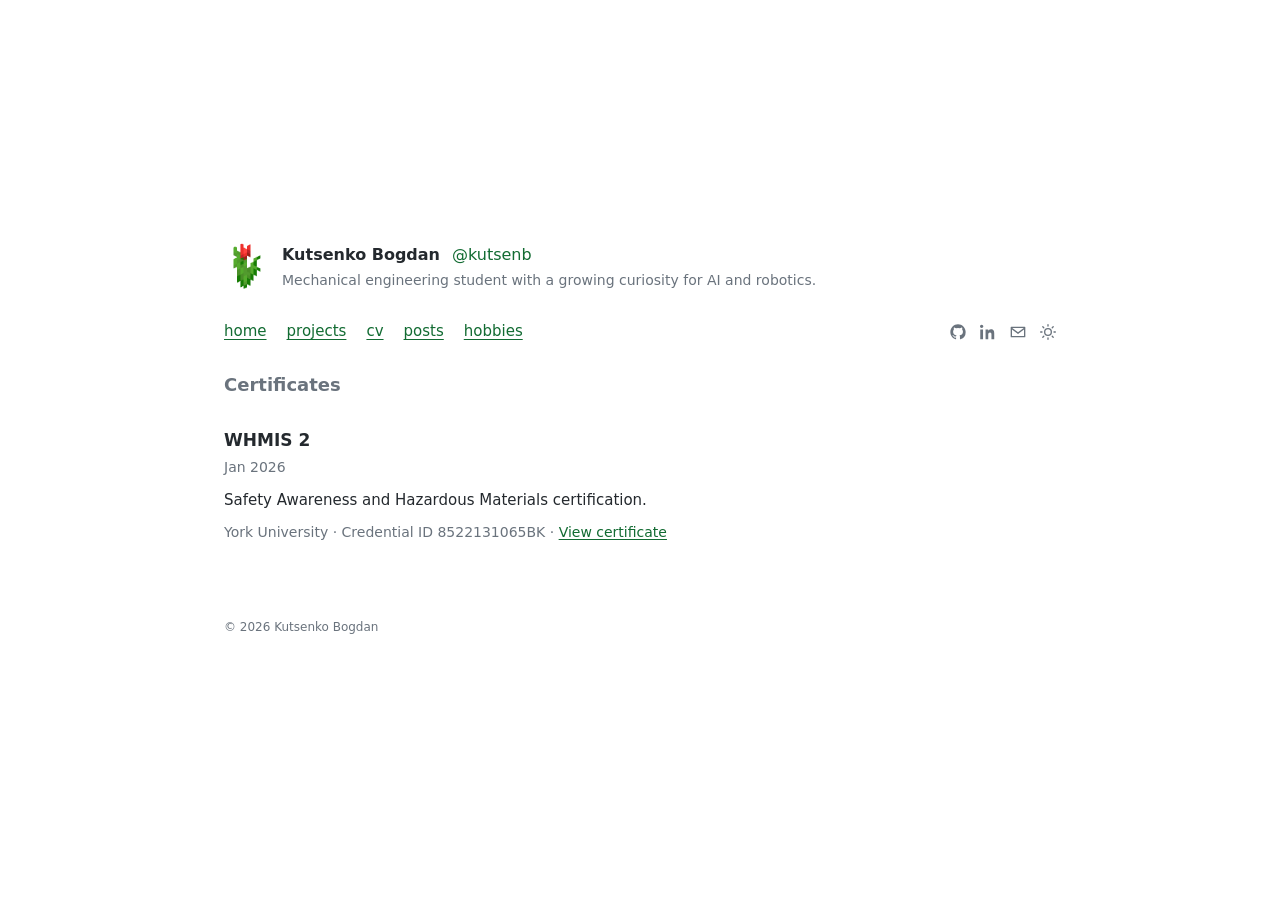
==== commit e65ea3d1: "Remove site language toggle and i18n hooks Drops the English/Russian translation system from the por" ====
--- a/certificates.html
+++ b/certificates.html
@@ -3,8 +3,8 @@
 <head>
   <meta charset="UTF-8" />
   <meta name="viewport" content="width=device-width, initial-scale=1.0" />
-  <title data-i18n="meta.title.certificates">Certificates - Bogdan Kutsenko</title>
-  <meta name="description" content="Certificates earned by Bogdan Kutsenko." data-i18n-attr="content:meta.desc.certificates" />
+  <title>Certificates - Bogdan Kutsenko</title>
+  <meta name="description" content="Certificates earned by Bogdan Kutsenko." />
   <link rel="icon" type="image/png" href="favicon.png" />
   <link rel="stylesheet" href="style.css" />
   <!-- Applying the saved theme before paint avoids a flash of the wrong theme -->
@@ -24,24 +24,24 @@
     <header>
       <div class="profile">
         <div class="avatar" aria-hidden="true">
-          <img src="images/avatar.png" alt="Bogdan Kutsenko" class="avatar-img" data-i18n-attr="alt:profile.avatarAlt" />
+          <img src="images/avatar.png" alt="Bogdan Kutsenko" class="avatar-img" />
         </div>
         <div class="profile-text">
           <div class="name-row">
-            <span class="name" data-i18n="profile.name">Kutsenko Bogdan</span>
+            <span class="name">Kutsenko Bogdan</span>
             <span class="handle">@kutsenb</span>
           </div>
-          <p class="tagline" data-i18n="profile.tagline">Mechanical engineering student with a growing curiosity for AI and robotics.</p>
+          <p class="tagline">Mechanical engineering student with a growing curiosity for AI and robotics.</p>
         </div>
       </div>
 
       <nav class="nav-row">
         <div class="nav-links">
-          <a href="index.html" data-i18n="nav.home">home</a>
-          <a href="projects.html" data-i18n="nav.projects">projects</a>
-          <a href="Bogdan-Kutsenko-Resume.pdf" target="_blank" rel="noopener" data-i18n="nav.cv">cv</a>
-          <a href="posts.html" data-i18n="nav.posts">posts</a>
-          <a href="hobbies.html" data-i18n="nav.hobbies">hobbies</a>
+          <a href="index.html">home</a>
+          <a href="projects.html">projects</a>
+          <a href="Bogdan-Kutsenko-Resume.pdf" target="_blank" rel="noopener">cv</a>
+          <a href="posts.html">posts</a>
+          <a href="hobbies.html">hobbies</a>
         </div>
 
         <div class="icon-links">
@@ -51,11 +51,10 @@
           <a href="https://www.linkedin.com/in/bogdankutsenko/" target="_blank" rel="noopener" aria-label="LinkedIn">
             <svg class="icon-fill" viewBox="0 0 24 24"><path d="M4.98 3.5C4.98 4.88 3.87 6 2.5 6S0 4.88 0 3.5 1.11 1 2.48 1 4.98 2.12 4.98 3.5ZM.4 8.13h4.16V23H.4V8.13ZM8.34 8.13h3.99v2.03h.06c.56-1.05 1.92-2.16 3.95-2.16 4.22 0 5 2.78 5 6.39V23h-4.16v-6.73c0-1.6-.03-3.66-2.23-3.66-2.24 0-2.58 1.75-2.58 3.55V23H8.34V8.13Z"/></svg>
           </a>
-          <a href="mailto:kutsenb159@gmail.com" aria-label="Email" data-i18n-attr="aria-label:aria.email">
+          <a href="mailto:kutsenb159@gmail.com" aria-label="Email">
             <svg class="icon-fill" viewBox="0 0 24 24"><path d="M2 4h20a1 1 0 0 1 1 1v14a1 1 0 0 1-1 1H2a1 1 0 0 1-1-1V5a1 1 0 0 1 1-1Zm1.4 2 8.6 6.45L20.6 6H3.4ZM3 8.09V18h18V8.09l-9 6.75-9-6.75Z"/></svg>
           </a>
-          <button id="lang-toggle" type="button" aria-label="Switch language to Russian" title="Switch language to Russian"><span class="lang-code">RU</span></button>
-          <button id="theme-toggle" type="button" aria-label="Toggle light and dark theme" data-i18n-attr="aria-label:aria.theme">
+          <button id="theme-toggle" type="button" aria-label="Toggle light and dark theme">
             <svg class="icon-stroke icon-sun" viewBox="0 0 24 24"><circle cx="12" cy="12" r="5"/><path d="M12 1v2M12 21v2M4.22 4.22l1.42 1.42M18.36 18.36l1.42 1.42M1 12h2M21 12h2M4.22 19.78l1.42-1.42M18.36 5.64l1.42-1.42"/></svg>
             <svg class="icon-stroke icon-moon" viewBox="0 0 24 24"><path d="M21 12.79A9 9 0 1 1 11.21 3 7 7 0 0 0 21 12.79Z"/></svg>
           </button>
@@ -67,13 +66,13 @@
          Duplicate an .entry-block for each certificate: a title, the
          date earned, and the issuing organization as the meta line. -->
     <main class="content">
-      <h2 class="section-heading" data-i18n="certs.heading">Certificates</h2>
+      <h2 class="section-heading">Certificates</h2>
 
       <div class="entry-block">
         <h2>WHMIS 2</h2>
-        <span class="entry-date" data-i18n="date.jan2026">Jan 2026</span>
-        <p data-i18n="certs.whmis.desc">Safety Awareness and Hazardous Materials certification.</p>
-        <p class="entry-meta" data-i18n-html="certs.whmis.meta">
+        <span class="entry-date">Jan 2026</span>
+        <p>Safety Awareness and Hazardous Materials certification.</p>
+        <p class="entry-meta">
           York University &middot; Credential ID 8522131065BK &middot;
           <a href="whmis-2-certificate.pdf" target="_blank" rel="noopener">View certificate</a>
         </p>
@@ -90,7 +89,7 @@
 
     <!-- ================= Footer ================= -->
     <footer class="site-footer">
-      <p data-i18n="footer.copy">&copy; 2026 Kutsenko Bogdan</p>
+      <p>&copy; 2026 Kutsenko Bogdan</p>
     </footer>
 
   </div>
--- a/style.css
+++ b/style.css
@@ -302,16 +302,6 @@
   stroke-width: 2;
   stroke-linecap: round;
   stroke-linejoin: round;
-}
-
-/* Language switch: shows the code of the language it will switch to */
-#lang-toggle {
-  font: inherit;
-  font-size: 12px;
-  font-weight: 600;
-  letter-spacing: 0.04em;
-  line-height: 1;
-  height: 16px;
 }
 
 /* Show only one of the sun/moon icons at a time, based on theme */
